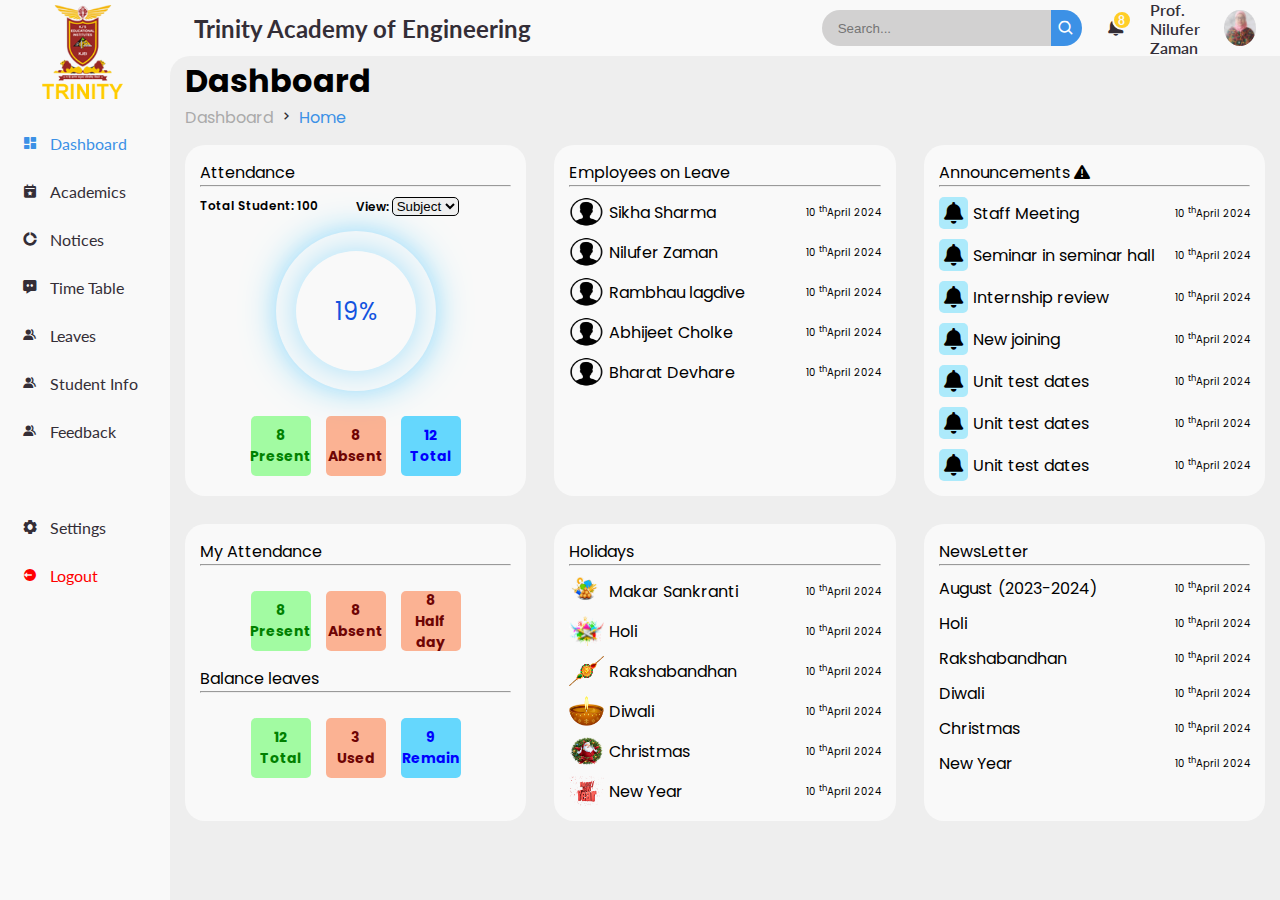
==== index.html @ f52f0b35 "Commitment" ====
<!DOCTYPE html>
<html lang="en">

<head>
	<meta charset="UTF-8">
	<meta name="viewport" content="width=device-width, initial-scale=1.0">
	<link rel="stylesheet" href="/assets/style/progress_bar.css">
	<!-- Boxicons -->
	<link href='https://unpkg.com/boxicons@2.0.9/css/boxicons.min.css' rel='stylesheet'>
	<link rel="stylesheet" href="https://cdnjs.cloudflare.com/ajax/libs/font-awesome/6.5.2/css/all.min.css">
	<!-- My CSS -->
	<link rel="stylesheet" href="assets/style/style.css">
	<link rel="stylesheet" href="assets/style/mac.css">
	<!-- <link rel="stylesheet" href="assets/style/progressbar.css"> -->
	<title>TAE</title>
</head>

<body>


	<!-- SIDEBAR -->
	<section id="sidebar">
		<a href="#" class="brand">
			<span class="text"><img src="/assets/img/tae-logo.png" height="100px" alt=""></span>
		</a>
		<ul class="side-menu top">
			<li class="active">
				<a href="index.html">
					<i class='bx bxs-dashboard'></i>
					<span class="text">Dashboard</span>
				</a>
			</li>
			<li>
				<a href="academics.html">
					<i class='bx bxs-calendar-star'></i>
					<span class="text">Academics</span>
				</a>
			</li>
			<li>
				<a href="notices.html">
					<i class='bx bxs-doughnut-chart'></i>
					<span class="text">Notices</span>
				</a>
			</li>
			<li>
				<a href="">
					<i class='bx bxs-message-dots'></i>
					<span class="text">Time Table</span>
				</a>
			</li>
			<li>
				<a href="">
					<i class='bx bxs-group'></i>
					<span class="text">Leaves</span>
				</a>
			</li>

			<li>
				<a href="students.html">
					<i class='bx bxs-group'></i>
					<span class="text">Student Info</span>
				</a>
			</li>
			<li>
				<a href="">
					<i class='bx bxs-group'></i>
					<span class="text">Feedback</span>
				</a>
			</li>
		</ul>
		<ul class="side-menu">
			<li>
				<a href="#">
					<i class='bx bxs-cog'></i>
					<span class="text">Settings</span>
				</a>
			</li>
			<li>
				<a href="#" class="logout">
					<i class='bx bxs-log-out-circle'></i>
					<span class="text">Logout</span>
				</a>
			</li>
		</ul>
	</section>
	<!-- SIDEBAR -->



	<!-- CONTENT -->
	<section id="content">
		<!-- NAVBAR -->
		<nav>
			<div class="intro">
				<h2>Trinity Academy of Engineering</h2>
			</div>
			<form action="#">
				<div class="form-input">
					<input type="search" placeholder="Search...">
					<button type="submit" class="search-btn"><i class='bx bx-search'></i></button>
				</div>
			</form>
			<a href="#" class="notification">
				<i class='bx bxs-bell'></i>
				<span class="num">8</span>
			</a>

			<a href="#" class="profile" >
				<p>Prof. Nilufer Zaman</p>	<img src="/assets/img/nilufermam.jpg">
			</a>
		</nav>
		<!-- NAVBAR -->

		<!-- MAIN -->
		<main>
			<div class="head-title">
				<div class="left">
					<h1>Dashboard</h1>
					<ul class="breadcrumb">
						<li>
							<a href="#">Dashboard</a>
						</li>
						<li><i class='bx bx-chevron-right'></i></li>
						<li>
							<a class="active" href="#">Home</a>
						</li>
					</ul>
				</div>
			</div>


			<ul class="box-info">

				<li>
					<p class="title">Attendance

						<hr>
					</p>
					<div style="display: grid; grid-template-columns: repeat(2,1fr);">
						<div>
							<p class="total" style="font-size: 12px; font-weight: 600;">Total Student: 100</p>

						</div>
						<div style="font-size: 12px; font-weight: 600;"><label for="cars">View:</label>
							<select name="class" style="border: .5px solid black; border-radius: 5px;">
								<option value="second_year">Subject</option>
								<option value="third_year">Subject</option>
								<option value="final_year">Subject</option>
								<option value="audi">None</option>
							</select>
						</div>
					</div>




					<div class="progress">
						<div class="container">
							<div class="outer-circle">
							  <div class="inner-circle">
								<div id="num"></div>
							  </div>
							</div>
							<svg>
							  <circle id="circle" cx="80" cy="80" r="70" />
							  
							  <defs>
								<linearGradient id="circleGradient">
								  <stop offset="0%" stop-color="#42c2ff" />
								  <stop offset="100%" stop-color="#00b0ff" />
								</linearGradient>
							  </defs>
							</svg>
						  </div>
					</div>

					<div class="icons">
						<div class="count" style="background-color: rgba(5, 255, 5, 0.358);color:green ;">
							<h3>8 <br> Present</h3>
						</div>
						<div class="count" style="background-color: rgba(255, 77, 0, 0.406);color:rgb(110, 4, 4) ;">
							<h3>8 <br> Absent
							</h3>
						</div>
						<div class="count" style="background-color: rgba(0, 191, 255, 0.596);color: blue;">
							<h3>12 <br> Total
							</h3>
						</div>
					</div>


				</li>
				<li>
					<p class="title">Employees on Leave
						<hr>
					</p>
					<div class="details">
						<div class="info">
							<div class="user"><img src="/assets/img/user.png" alt=""> Sikha Sharma</div>

							<div class="date">10 <sup>th</sup>April 2024 </div>
						</div>
						<div class="info">
							<div class="user"><img src="/assets/img/user.png" alt=""> Nilufer Zaman</div>

							<p class="date">10 <sup>th</sup>April 2024 </p>
						</div>
						<div class="info">
							<div class="user"><img src="/assets/img/user.png" alt=""> Rambhau lagdive</div>

							<p class="date">10 <sup>th</sup>April 2024 </p>
						</div>
						<div class="info">
							<div class="user"><img src="/assets/img/user.png" alt=""> Abhijeet Cholke</div>

							<p class="date">10 <sup>th</sup>April 2024 </p>
						</div>
						<div class="info">
							<div class="user"><img src="/assets/img/user.png" alt=""> Bharat Devhare</div>

							<p class="date">10 <sup>th</sup>April 2024 </p>
						</div>

					</div>
				</li>
				<li>
					<p class="title">Announcements <i class="fa-solid  fa-triangle-exclamation fa-fade"></i>
						<hr>
					</p>

					<div class="announce">

						<div class="info">
							<div class="user"> <i class='fas fa-bell'></i> Staff Meeting</div>

							<p class="date">10 <sup>th</sup>April 2024 </p>
						</div>
						<div class="info">
							<div class="user"><i class='fas fa-bell'></i> Seminar in seminar hall </div>

							<p class="date">10 <sup>th</sup>April 2024 </p>
						</div>
						<div class="info">
							<div class="user"><i class='fas fa-bell'></i> Internship review </div>

							<p class="date">10 <sup>th</sup>April 2024 </p>
						</div>
						<div class="info">
							<div class="user"><i class='fas fa-bell'></i> New joining</div>

							<p class="date">10 <sup>th</sup>April 2024 </p>
						</div>
						<div class="info">
							<div class="user"><i class='fas fa-bell'></i> Unit test dates</div>

							<p class="date">10 <sup>th</sup>April 2024 </p>
						</div>
						<div class="info">
							<div class="user"><i class='fas fa-bell'></i> Unit test dates</div>

							<p class="date">10 <sup>th</sup>April 2024 </p>
						</div>
						<div class="info">
							<div class="user"><i class='fas fa-bell'></i> Unit test dates</div>

							<p class="date">10 <sup>th</sup>April 2024 </p>
						</div>

					</div>

				</li>
				<li>
					<p class="title">My Attendance
						<hr>
					</p>
					<div class="icons" style="padding: 15px;">
						<div class="count" style="background-color: rgba(5, 255, 5, 0.358);color:green ;">
							<h3>8 <br> Present</h3>
						</div>
						<div class="count" style="background-color: rgba(255, 77, 0, 0.406);color:rgb(110, 4, 4) ;">
							<h3>8 <br> Absent
							</h3>
						</div>
						<div class="count" style="background-color: rgba(255, 77, 0, 0.406);color:rgb(110, 4, 4) ;">
							<h3>8 <br> Half day
							</h3>
						</div>

					</div>
					<p class="title">Balance leaves
						<hr>
					</p>
					<div class="icons" style="padding: 15px;">
						<div class="count" style="background-color: rgba(5, 255, 5, 0.358);color:green ;">
							<h3>12<br> Total</h3>
						</div>
						<div class="count" style="background-color: rgba(255, 77, 0, 0.406);color:rgb(110, 4, 4) ;">
							<h3>3 <br>Used
							</h3>
						</div>
						<div class="count" style="background-color: rgba(0, 191, 255, 0.596);color: blue;">
							<h3>9 <br> Remain
							</h3>
						</div>
					</div>


				</li>
				<li>
					<p class="title">Holidays
						<hr>
					</p>
					<div class="details">
						<div class="info">
							<div class="user"><img src="/assets/img/makar.png" alt="">Makar Sankranti</div>

							<div class="date">10 <sup>th</sup>April 2024 </div>
						</div>
						<div class="info">
							<div class="user"><img src="/assets/img/holi.png" alt=""> Holi</div>

							<p class="date">10 <sup>th</sup>April 2024 </p>
						</div>
						<div class="info">
							<div class="user"><img src="/assets/img/rak.png" alt=""> Rakshabandhan</div>

							<p class="date">10 <sup>th</sup>April 2024 </p>
						</div>
						<div class="info">
							<div class="user"><img src="/assets/img/diwali.png" alt=""> Diwali</div>

							<p class="date">10 <sup>th</sup>April 2024 </p>
						</div>
						<div class="info">
							<div class="user"><img src="/assets/img/santa.png" alt=""> Christmas</div>

							<p class="date">10 <sup>th</sup>April 2024 </p>
						</div>
						<div class="info">
							<div class="user"><img src="/assets/img/newyear.png" alt=""> New Year</div>

							<p class="date">10 <sup>th</sup>April 2024 </p>
						</div>

					</div>
				</li>
				<li>
					<p class="title">NewsLetter
						<hr>
					</p>
					<div class="details">
						<div class="info">
							<div class="user"> August <span>(2023-2024)</span></div>

							<div class="date">10 <sup>th</sup>April 2024 </div>
						</div>
						<div class="info">
							<div class="user"> Holi</div>

							<p class="date">10 <sup>th</sup>April 2024 </p>
						</div>
						<div class="info">
							<div class="user">Rakshabandhan</div>

							<p class="date">10 <sup>th</sup>April 2024 </p>
						</div>
						<div class="info">
							<div class="user">Diwali</div>

							<p class="date">10 <sup>th</sup>April 2024 </p>
						</div>
						<div class="info">
							<div class="user">Christmas</div>

							<p class="date">10 <sup>th</sup>April 2024 </p>
						</div>
						<div class="info">
							<div class="user">New Year</div>

							<p class="date">10 <sup>th</sup>April 2024 </p>
						</div>

					</div>
				</li>

			</ul>
		</main>
		<!-- MAIN -->

	</section>
	<!-- CONTENT -->


	<script src="assets/script/script.js"></script>
	<script src="script.js"></script>
	<script>
		const numb = document.querySelector(".numb");
		let counter = 0;
		setInterval(() => {
			if (counter == 100) {
				clearInterval();
			} else {
				counter += 1;
				numb.textContent = counter + "%";
			}
		}, 80);
	</script>
</body>

</html>
---- assets/style/progress_bar.css ----
.progress{
  padding-top: 15px;
}

.circular{
    height: 100px;
    width: 100px;
    position: relative;
    /* display: none; */
    display: flex;
    margin: auto;
    align-items: center;
  }
  .circular .inner, .circular .outer, .circular .circle{
    position: absolute;
    z-index: 6;
    height: 100%;
    width: 100%;
    border-radius: 100%;
    box-shadow: inset 0 1px 0 rgba(0,0,0,0.2);
  }
  .circular .inner{
    top: 50%;
    left: 50%;
    height: 80px;
    width: 80px;
    margin: -40px 0 0 -40px;
    background-color: #dde6f0;
    border-radius: 100%;
    box-shadow: 0 1px 0 rgba(0,0,0,0.2);
  }
  .circular .circle{
    z-index: 1;
    box-shadow: none;
  }
  .circular .numb{
    position: absolute;
    top: 50%;
    left: 50%;
    transform: translate(-50%, -50%);
    z-index: 10;
    font-size: 18px;
    font-weight: 500;
    color: #4158d0;
  }
  .circular .bar{
    position: absolute;
    height: 100%;
    width: 100%;
    background: #fff;
    -webkit-border-radius: 100%;
    clip: rect(0px, 100px, 100px, 50px);
  }
  .circle .bar .progress{
    position: absolute;
    height: 100%;
    width: 100%;
    -webkit-border-radius: 100%;
    clip: rect(0px, 50px, 100px, 0px);
  }
  .circle .bar .progress, .dot span{
    background: #4158d0;
  }
  .circle .left .progress{
    z-index: 1;
    animation: left 4s linear both;
  }
  @keyframes left {
    100%{
      transform: rotate(180deg);
    }
  }
  .circle .right{
    z-index: 3;
    transform: rotate(180deg);
  }
  .circle .right .progress{
    animation: right 4s linear both;
    animation-delay: 4s;
  }
  @keyframes right {
    100%{
      transform: rotate(180deg);
    }
  }
  .circle .dot{
    z-index: 2;
    position: absolute;
    left: 50%;
    top: 50%;
    width: 50%;
    height: 10px;
    margin-top: -5px;
    animation: dot 8s linear both;
    transform-origin: 0% 50%;
  }
  .circle .dot span {
    position: absolute;
    right: 0;
    width: 10px;
    height: 10px;
    border-radius: 100%;
  }



  
.container {
  width: 160px;
  height: 160px;
  position: relative;
  display: flex;
  align-items: center;
  margin: auto;
}

.outer-circle {
  width: 100%;
  height: 100%;
  box-shadow: 0px 0px 50px -18px rgba(0, 176, 255, 1);
  border-radius: 50%;
  padding: 20px;
}

.inner-circle {
  display: flex;
  justify-content: center;
  align-items: center;
  width: 120px;
  height: 120px;
  box-shadow: 0px 0px 50px -18px rgba(0, 176, 255, 1);
  border-radius: 50%;
}

#num {
  font-size: 24px;
  color: #1353df;
}

svg {
  position: absolute;
  top: 0;
  left: 0;
  width: 160px;
  height: 160px;
}

#circle {
  fill: none;
  stroke: url(#circleGradient);
  stroke-width: 20px;
  stroke-dasharray: 440;
  stroke-dashoffset: 440;
  animation: anim 2s linear forwards;
}

  @keyframes dot{
    0% {
      transform: rotate(-90deg);
    }
    50% {
      transform: rotate(90deg);
      z-index: 4;
    }
    100% {
      transform: rotate(270deg);
      z-index: 4;
    }
  }
---- assets/style/style.css ----
@import url('https://fonts.googleapis.com/css2?family=Lato:wght@400;700&family=Poppins:wght@400;500;600;700&display=swap');

* {
	margin: 0;
	padding: 0;
	box-sizing: border-box;
}

a {
	text-decoration: none;
}

li {
	list-style: none;
}
 hr{
	margin-bottom: 10px;
 }

html {
	overflow-x: hidden;
}

body.dark {
	--light: #0C0C1E;
	--grey: #060714;
	--dark: #FBFBFB;
}

body {
	background: #eee;
	overflow-x: hidden;
}





/* SIDEBAR */
#sidebar {
	position: fixed;
	top: 0;
	left: 0;
	width: 170px;
	height: 100%;
	background: #F9F9F9;
	z-index: 2000;
	font-family: 'Lato', sans-serif;
	transition: .3s ease;
	overflow-x: hidden;
	scrollbar-width: none;
}
/* #sidebar::--webkit-scrollbar {
	display: none;
} */
#sidebar.hide {
	width: 60px;
}
#sidebar .brand {
	height: 56px;
	width: 165px;
	margin-top: 15px;
	display: flex;
	align-items: center;
	justify-content: center;
}
.brand .text img{
	margin-top: 20px;
}
#sidebar .side-menu {
	width: 100%;
	margin-top: 48px;
}
#sidebar .side-menu li {
	height: 48px;
	background: transparent;
	margin-left: 6px;
	border-radius: 48px 0 0 48px;
	padding: 4px;
}
#sidebar .side-menu li a {
	width: 100%;
	height: 100%;
	background: #F9F9F9;
	display: flex;
	align-items: center;
	border-radius: 48px;
	font-size: 16px;
	color: #342E37;
	white-space: nowrap;
	overflow-x: hidden;
}
#sidebar .side-menu.top li.active a {
	color: #3C91E6;
}
#sidebar.hide .side-menu li a {
	width: calc(48px - (4px * 2));
	transition: width .3s ease;
}
#sidebar .side-menu li a.logout {
	color: red;
}
#sidebar.hide .brand{
	display: none;
	transition: all .9s ease;

}
#sidebar .side-menu.top li a:hover {
	color: #3C91E6;
}
#sidebar .side-menu li a .bx {
	min-width: calc(60px  - ((4px + 6px) * 2));
	display: flex;
	justify-content: center;
}
/* SIDEBAR */





/* CONTENT */
#content {
	position: relative;
	width: calc(100% - 170px);
	left: 170px;
	transition: .3s ease;
}
#sidebar.hide ~ #content {
	width: calc(100% - 60px);
	left: 60px;
}




/* NAVBAR */
#content nav {
	height: 56px;
	background: #F9F9F9;
	padding: 0 24px;
	display: flex;
	align-items: center;
	grid-gap: 24px;
	font-family: 'Lato', sans-serif;
	position: sticky;
	top: 0;
	left: 0;
	z-index: 1000;
}
#content nav::before {
	content: '';
	position: absolute;
	width: 40px;
	height: 40px;
	bottom: -40px;
	left: 0;
	border-radius: 50%;
	box-shadow: -20px -20px 0  #F9F9F9;
}
#content nav a {
	color: #342E37;
}
#content nav .bx.bx-menu {
	cursor: pointer;
	color: #342E37;
}
#content nav .nav-link {
	font-size: 16px;
	transition: .3s ease;
}
#content nav .nav-link:hover {
	color: #3C91E6;
}
#content nav intro {
	max-width: 250px;
	width: 100%;
	margin-right: auto;
}
#content nav .intro {
	display: flex;
	height: 36px;
}
#content nav .intro{
	flex-grow: 1;
	/* padding: 0 16px; */
	height: 100%;
	border: none;
	outline: none;
	width: 100%;
	color: #342E37;
	align-items: center;
}

#content nav form {
	max-width: 260px;
	width: 100%;
	margin-right: auto;
}
#content nav form .form-input {
	display: flex;
	align-items: center;
	height: 36px;
}
#content nav form .form-input input {
	flex-grow: 1;
	padding: 0 16px;
	height: 100%;
	border: none;
	background: rgb(210, 209, 209);
	border-radius: 36px 0 0 36px;
	outline: none;
	width: 100%;
	color: black
}
#content nav form .form-input button {
	width: 36px;
	height: 100%;
	display: flex;
	justify-content: center;
	align-items: center;
	background: #3C91E6;
	color:white;
	font-size: 18px;
	border: none;
	outline: none;
	border-radius: 0 36px 36px 0;
	cursor: pointer;
}
#content nav .notification {
	font-size: 20px;
	position: relative;
}
#content nav .notification .num {
	position: absolute;
	top: -6px;
	right: -6px;
	width: 20px;
	height: 20px;
	border-radius: 50%;
	border: 2px solid #F9F9F9;
	background: #FFCE26;
	color: #F9F9F9;
	font-weight: 700;
	font-size: 12px;
	display: flex;
	justify-content: center;
	align-items: center;
}
#content nav .profile img {
	width: 36px;
	height: 36px;
	object-fit: cover;
	border-radius: 50%;
}
#content nav .profile{
	font-weight: 600;
	display: flex; 
	align-items: center; 
	gap: 10px;
}
#content nav .profile{
	/* width: 100%; */
	justify-content: end;
}
/* NAVBAR */





/* MAIN */
#content main {
	width: 100%;
	padding: 1px 15px;
	font-family: 'Poppins', sans-serif;
	max-height: calc(100vh - 56px);
	overflow-y: auto;
}
#content main .head-title {
	display: flex;
	align-items: center;
	justify-content: space-between;
	grid-gap: 16px;
	flex-wrap: wrap;
}

#content main .head-title .left .breadcrumb {
	display: flex;
	align-items: center;
	grid-gap: 5px;
}
#content main .head-title .left .breadcrumb li {
	color: #342E37;
}
#content main .head-title .left .breadcrumb li a {
	color: #AAAAAA;
	pointer-events: none;
}
#content main .head-title .left .breadcrumb li a.active {
	color: #3C91E6;
	pointer-events: unset;
}




#content main .box-info {
	display: grid;
	grid-template-columns: repeat(3, minmax(100px, 1fr));
	grid-gap: 28px;
	margin-top: 15px;
}
#content main .box-info li {
	padding: 15px;
	background: #F9F9F9;
	border-radius: 20px;
	/* display: flex; */
	align-items: center;
	justify-content: center;
	grid-gap: 80px;
}

.details{
	display: grid;
	gap: 10px;

}
.info{
	display: flex;
	justify-content: space-between;
	align-items: center;
}
.info img{
	height: 30px;
	width: 35px;
	/* border-radius: ; */
}
.details .date{
	font-size: 10px;
}
.announce{
	display: grid;
	gap:10px;
}
.announce .info .fas{
	font-size: 22px;
	background-color: #00c8ff4f;
	padding: 5px;
	border-radius: 5px; 
	/* rotate: -20deg; */
	
}
.announce .info p{
	font-size: 10px;
}

.info .user{
	display: flex; 
	align-items: center;
	gap: 5px;
}


#content main .box-info li .icons{
	padding-top: 25px;
	display: flex;
	align-items: center;
	margin: auto;
	justify-content: center;
	grid-template-columns: repeat(4,1fr);
	gap: 15px;

}

.icons .count{
	display: flex;
	/* margin: auto; */
	align-items: center;
	justify-content: center;
	height: 55px;
	width: 55px;
	padding: 30px;
	text-align: center;
	border-radius: 5px;
}
.icons .count h3{
	font-weight: 700;
	font-size: 14px;
}
---- assets/style/progressbar.css ----
.container {
  width: 160px;
  height: 160px;
  position: relative;
  display: flex;
  align-items: center;
  margin: auto;
}

.outer-circle {
  width: 100%;
  height: 100%;
  box-shadow: 0px 0px 50px -18px rgba(0, 176, 255, 1);
  border-radius: 50%;
  padding: 20px;
}

.inner-circle {
  display: flex;
  justify-content: center;
  align-items: center;
  width: 120px;
  height: 120px;
  box-shadow: 0px 0px 50px -18px rgba(0, 176, 255, 1);
  border-radius: 50%;
}

#num {
  font-size: 24px;
  color: #1353df;
}

svg {
  position: absolute;
  top: 0;
  left: 0;
  width: 160px;
  height: 160px;
}

#circle {
  fill: none;
  stroke: url(#circleGradient);
  stroke-width: 20px;
  stroke-dasharray: 440;
  stroke-dashoffset: 440;
  animation: anim 2s linear forwards;
}
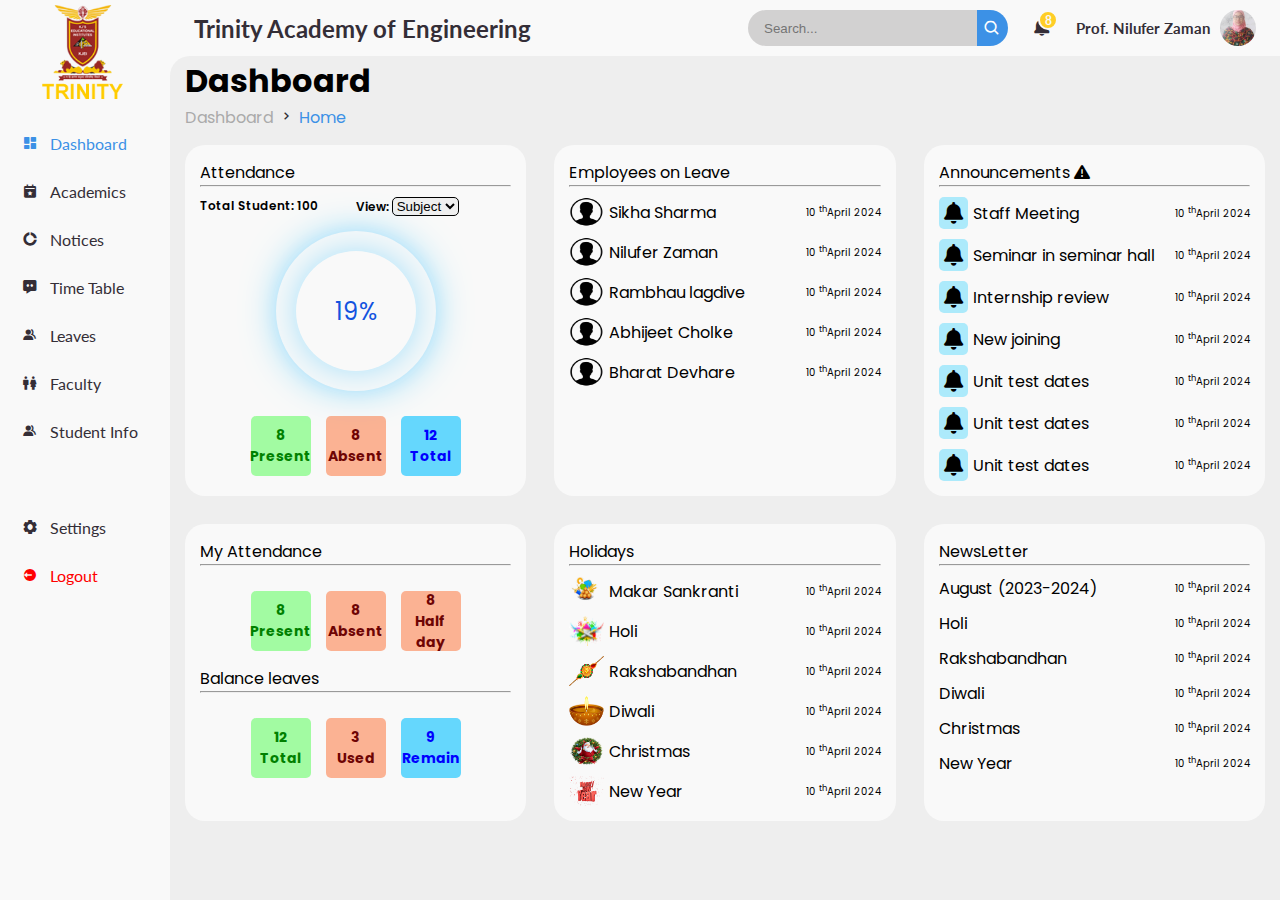
==== commit dd311d8c: "Commitment" ====
--- a/index.html
+++ b/index.html
@@ -7,9 +7,12 @@
 	<link rel="stylesheet" href="/assets/style/progress_bar.css">
 	<!-- Boxicons -->
 	<link href='https://unpkg.com/boxicons@2.0.9/css/boxicons.min.css' rel='stylesheet'>
+	<link href='https://unpkg.com/boxicons@2.1.4/css/boxicons.min.css' rel='stylesheet'>
 	<link rel="stylesheet" href="https://cdnjs.cloudflare.com/ajax/libs/font-awesome/6.5.2/css/all.min.css">
 	<!-- My CSS -->
 	<link rel="stylesheet" href="assets/style/style.css">
+	
+
 	<link rel="stylesheet" href="assets/style/mac.css">
 	<!-- <link rel="stylesheet" href="assets/style/progressbar.css"> -->
 	<title>TAE</title>
@@ -49,24 +52,25 @@
 				</a>
 			</li>
 			<li>
-				<a href="">
+				<a href="leaves.html">
 					<i class='bx bxs-group'></i>
 					<span class="text">Leaves</span>
 				</a>
 			</li>
-
-			<li>
-				<a href="students.html">
+			<li>
+				<a href="sub_allocation.html">
+					<i class='bx bx-male-female'></i>
+					<span class="text">Faculty</span>
+				</a>
+			</li>
+
+			<li>
+				<a href="student_record.html">
 					<i class='bx bxs-group'></i>
 					<span class="text">Student Info</span>
 				</a>
 			</li>
-			<li>
-				<a href="">
-					<i class='bx bxs-group'></i>
-					<span class="text">Feedback</span>
-				</a>
-			</li>
+			
 		</ul>
 		<ul class="side-menu">
 			<li>
--- a/assets/style/style.css
+++ b/assets/style/style.css
@@ -232,36 +232,41 @@
 	position: relative;
 }
 #content nav .notification .num {
-	position: absolute;
-	top: -6px;
-	right: -6px;
-	width: 20px;
-	height: 20px;
-	border-radius: 50%;
-	border: 2px solid #F9F9F9;
-	background: #FFCE26;
-	color: #F9F9F9;
-	font-weight: 700;
-	font-size: 12px;
-	display: flex;
-	justify-content: center;
-	align-items: center;
-}
+    position: absolute;
+    top: -6px;
+    right: -6px;
+    width: 20px;
+    height: 20px;
+    border-radius: 50%;
+    border: 2px solid #F9F9F9;
+    background: #FFCE26;
+    color: #F9F9F9;
+    font-weight: 700;
+    font-size: 12px;
+    display: flex;
+    justify-content: center;
+    align-items: center;
+}
+
 #content nav .profile img {
-	width: 36px;
-	height: 36px;
-	object-fit: cover;
-	border-radius: 50%;
-}
-#content nav .profile{
-	font-weight: 600;
-	display: flex; 
-	align-items: center; 
-	gap: 10px;
-}
-#content nav .profile{
-	/* width: 100%; */
-	justify-content: end;
+    width: 36px;
+    height: 36px;
+    object-fit: cover;
+    border-radius: 50%;
+}
+
+#content nav .profile {
+    font-weight: 700;
+    display: flex; 
+    align-items: center; 
+	font-size: 15px;
+    gap: 10px;
+    justify-content: end;
+    white-space: nowrap; /* Prevent text from wrapping */
+}
+
+#content nav .profile p {
+    margin: 0; /* Remove margin to avoid extra space */
 }
 /* NAVBAR */
 
